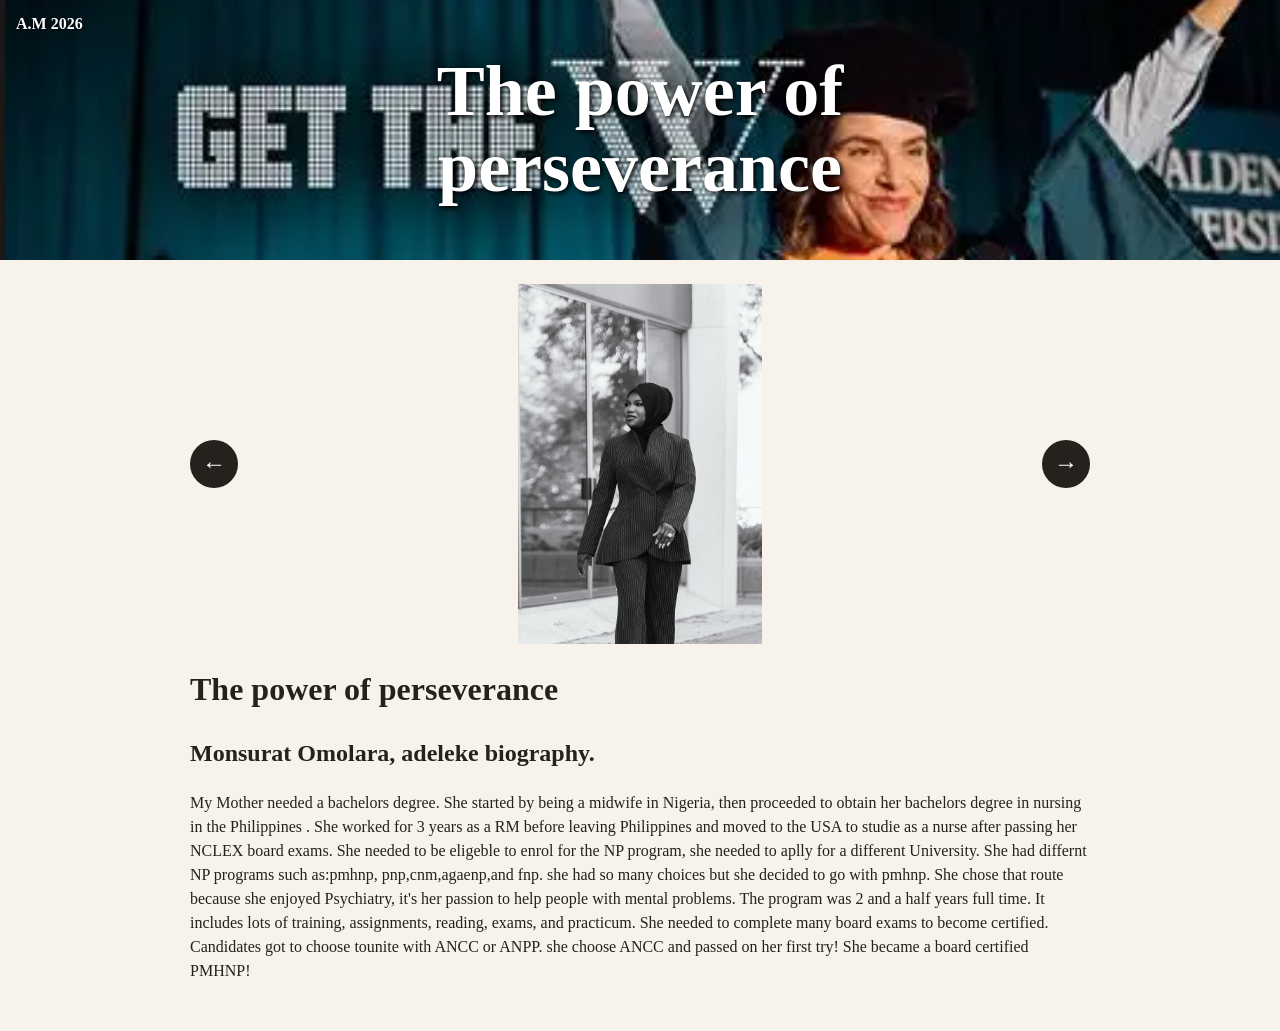
==== index.html @ 64e1a506 "g" ====
<!DOCTYPE html>
<html lang="en">
<head>
    <meta charset="UTF-8">
    <meta name="viewport" content="width=device-width, initial-scale=1.0">
    <title>A.M 2026</title>
    <link rel="stylesheet" href="style.css">
</head>
<body>
    <header class="site-header">
        <img src="Get the W.png" alt="The power of perseverance">
        <a class="site-logo" href="index.html" aria-label="A.M 2026 home">A.M 2026</a>
        <h1 class="header-title">The power of<br>perseverance</h1>
    </header>
    <section class="slideshow" aria-label="Photos from Monsurat Omolara's story">
        <button class="slide-arrow previous" type="button" aria-label="Previous image">&#8592;</button>
        <div class="slides">
            <img class="slide active" src="Black and white.jpg" alt="">
            <img class="slide" src="family.jpg" alt="">
            <img class="slide" src="heel.jpg" alt="">
            <img class="slide" src="hello.jpg" alt="">
            <img class="slide" src="flower.jpg" alt="">
        </div>
        <button class="slide-arrow next" type="button" aria-label="Next image">&#8594;</button>
    </section>
    <h1>The power of perseverance</h1>
    <h2>Monsurat Omolara, adeleke biography.</h2>
    <h3>My Mother needed a bachelors degree. She started by being a midwife in Nigeria, then proceeded to obtain her bachelors degree in  nursing in the Philippines . She worked for 3 years as a RM before leaving Philippines and moved to the USA to studie as a nurse after passing her NCLEX board exams. She needed to be eligeble to enrol for the NP program, she needed to aplly for a different University. She had differnt NP programs such as:pmhnp, pnp,cnm,agaenp,and fnp. she had so many choices  but she decided to go with pmhnp. She chose that route because she enjoyed Psychiatry, it's her passion to help people with mental problems. The program was 2 and a half years full time. It includes lots of training, assignments, reading, exams, and practicum. She needed to complete many board exams to become certified. Candidates got to choose tounite with ANCC or ANPP. she choose ANCC and passed on her first try! She became a board certified PMHNP!
    </h3>
    <script>
        const slides = document.querySelectorAll('.slide');
        const previousButton = document.querySelector('.previous');
        const nextButton = document.querySelector('.next');
        let currentSlide = 0;

        function showSlide(index) {
            currentSlide = (index + slides.length) % slides.length;
            slides.forEach((slide, slideIndex) => {
                slide.classList.toggle('active', slideIndex === currentSlide);
            });
        }

        previousButton.addEventListener('click', () => showSlide(currentSlide - 1));
        nextButton.addEventListener('click', () => showSlide(currentSlide + 1));
    </script>

    
    

    


    
    
</body>
</html>
---- style.css ----
* {
	box-sizing: border-box;
}

body {
	margin: 0;
	padding: 2rem 1rem;
	color: #25211c;
	background: #f7f3ea;
	font-family: Georgia, serif;
	line-height: 1.5;
}

.site-header {
	position: relative;
	width: calc(100% + 2rem);
	margin: -2rem 0 1.5rem -1rem;
	background: #25211c;
}

.site-header > img {
	display: block;
	width: 100%;
	height: 260px;
	object-fit: cover;
}

.site-logo {
	position: absolute;
	top: 0.75rem;
	left: 1rem;
	color: #fff;
	text-shadow: 0 1px 3px #000;
	font-size: 1rem;
	font-weight: bold;
	text-decoration: none;
}

.header-title {
	position: absolute;
	top: 50%;
	left: 50%;
	width: auto;
	margin: 0;
	transform: translate(-50%, -50%);
	color: #fff;
	font-size: clamp(2rem, 6vw, 4.5rem);
	line-height: 1.05;
	text-align: center;
	text-shadow: 2px 2px 5px #000;
}

.slideshow {
	display: flex;
	align-items: center;
	gap: 1rem;
	width: min(100%, 900px);
	min-height: 360px;
	margin: 0 auto;
}

.slides {
	display: flex;
	align-items: center;
	justify-content: center;
	width: 100%;
	height: 360px;
	overflow: hidden;
}

.slide {
	display: none;
	width: 70%;
	max-width: 70%;
	max-height: 100%;
	object-fit: contain;
}

.slide.active {
	display: block;
}

.slide-arrow {
	flex: 0 0 3rem;
	width: 3rem;
	height: 3rem;
	border: 0;
	border-radius: 50%;
	color: #fff;
	background: #25211c;
	font-size: 1.5rem;
	cursor: pointer;
}

.slide-arrow:hover,
.slide-arrow:focus-visible {
	background: #9a5b39;
}

.slide-dots {
	display: flex;
	justify-content: center;
	gap: 0.5rem;
	margin: 0.75rem auto 2rem;
}

.slide-dot {
	width: 0.7rem;
	height: 0.7rem;
	padding: 0;
	border: 0;
	border-radius: 50%;
	background: #c8b9a7;
	cursor: pointer;
}

.slide-dot.active,
.slide-dot:hover,
.slide-dot:focus-visible {
	background: #9a5b39;
}

h1,
h2,
h3 {
	width: min(100%, 900px);
	margin-right: auto;
	margin-left: auto;
}

h3 {
	font-size: 1rem;
	font-weight: normal;
}

@media (max-width: 600px) {
	.site-header > img {
		height: 180px;
	}

	.slideshow {
		gap: 0.5rem;
		min-height: 240px;
	}

	.slides {
		height: 240px;
	}

	.slide-arrow {
		flex-basis: 2.5rem;
		width: 2.5rem;
		height: 2.5rem;
	}
}
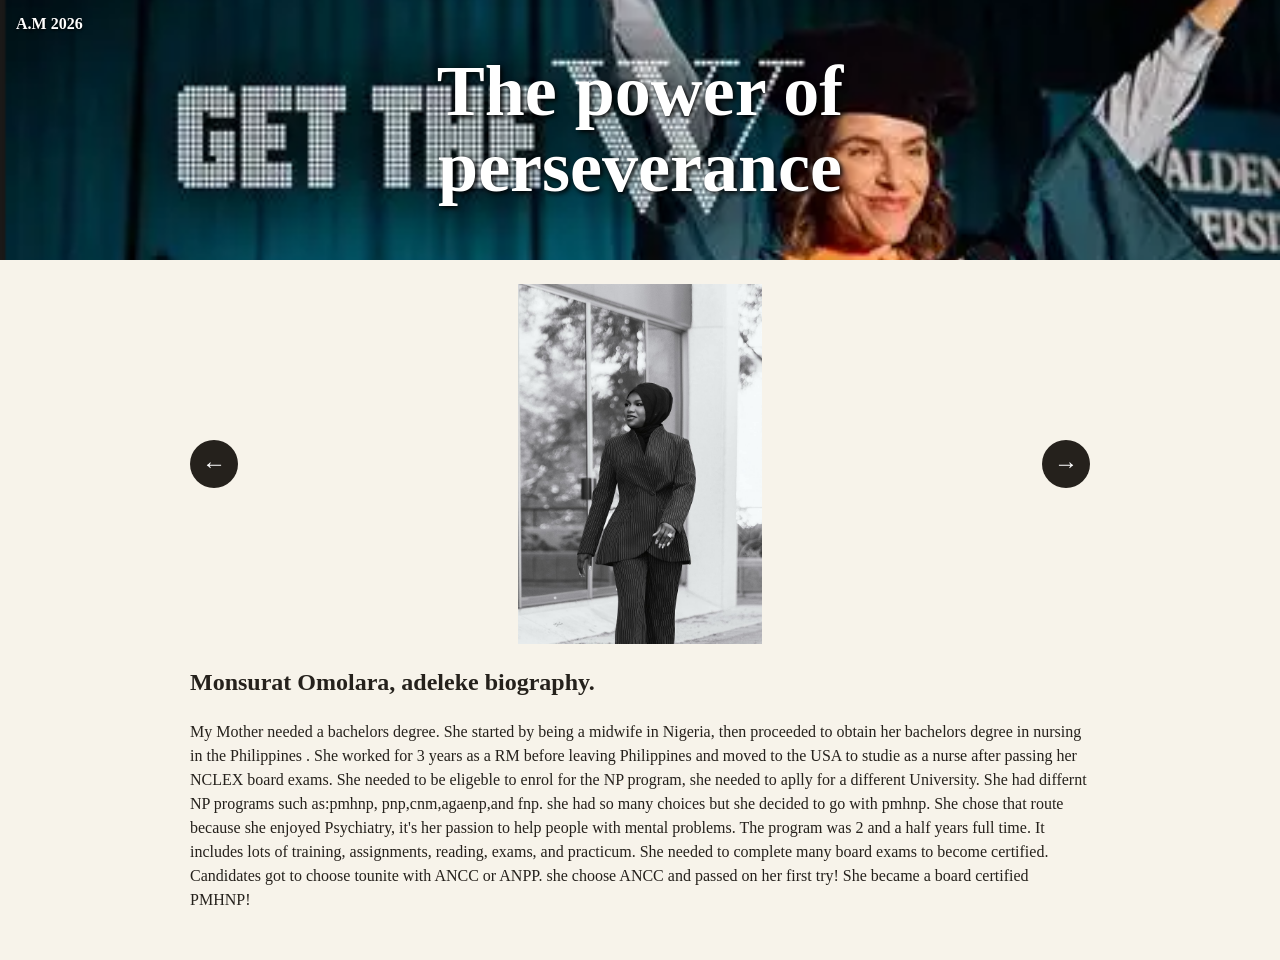
==== commit 0cb286f6: "vjbh" ====
--- a/index.html
+++ b/index.html
@@ -4,7 +4,7 @@
     <meta charset="UTF-8">
     <meta name="viewport" content="width=device-width, initial-scale=1.0">
     <title>A.M 2026</title>
-    <link rel="stylesheet" href="style.css">
+    <link rel="stylesheet" href="style.css?v=20260904">
 </head>
 <body>
     <header class="site-header">
@@ -23,7 +23,6 @@
         </div>
         <button class="slide-arrow next" type="button" aria-label="Next image">&#8594;</button>
     </section>
-    <h1>The power of perseverance</h1>
     <h2>Monsurat Omolara, adeleke biography.</h2>
     <h3>My Mother needed a bachelors degree. She started by being a midwife in Nigeria, then proceeded to obtain her bachelors degree in  nursing in the Philippines . She worked for 3 years as a RM before leaving Philippines and moved to the USA to studie as a nurse after passing her NCLEX board exams. She needed to be eligeble to enrol for the NP program, she needed to aplly for a different University. She had differnt NP programs such as:pmhnp, pnp,cnm,agaenp,and fnp. she had so many choices  but she decided to go with pmhnp. She chose that route because she enjoyed Psychiatry, it's her passion to help people with mental problems. The program was 2 and a half years full time. It includes lots of training, assignments, reading, exams, and practicum. She needed to complete many board exams to become certified. Candidates got to choose tounite with ANCC or ANPP. she choose ANCC and passed on her first try! She became a board certified PMHNP!
     </h3>
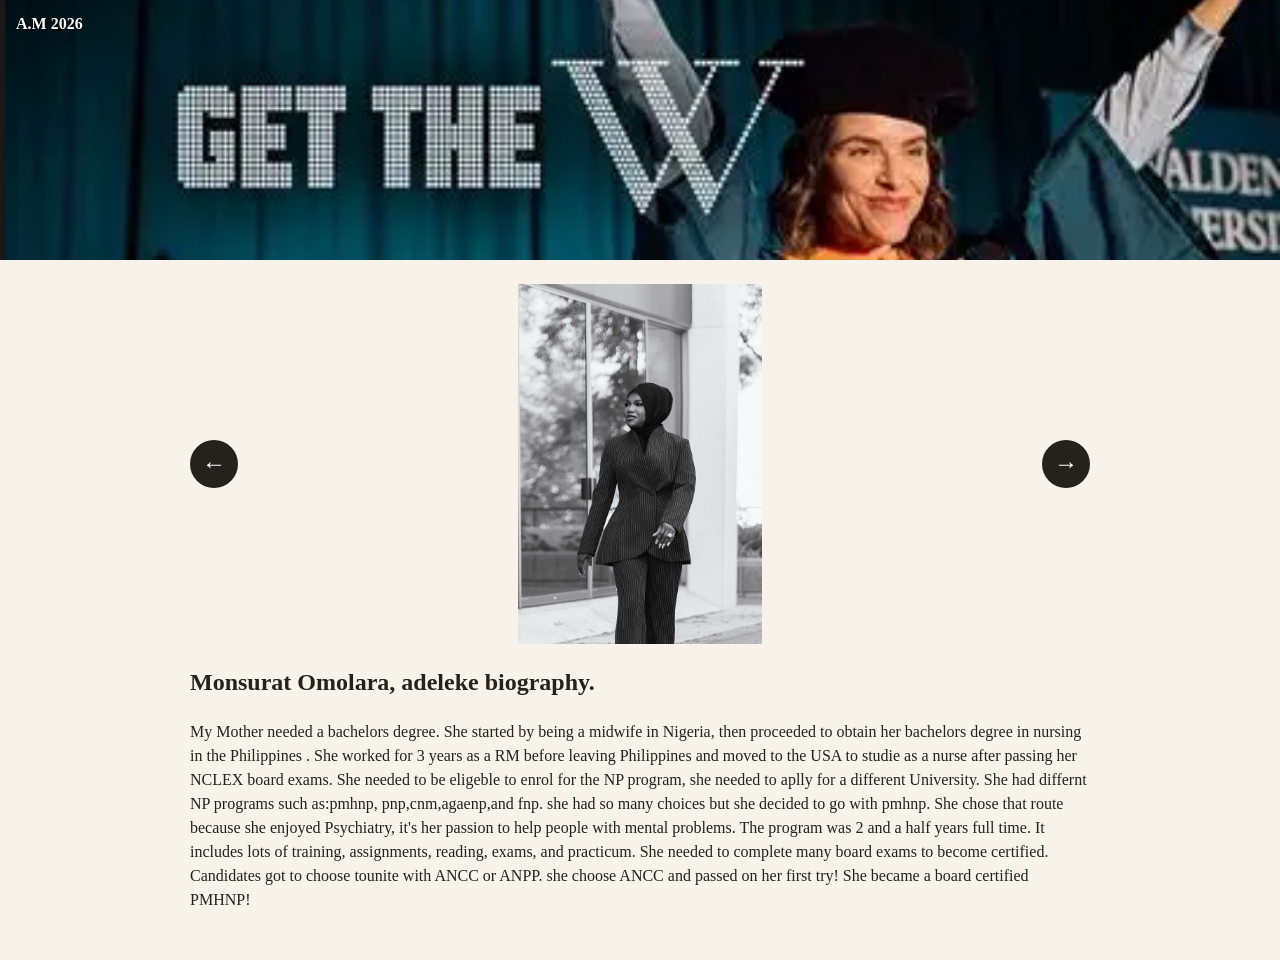
==== commit 6ab854c8: "dfb" ====
--- a/index.html
+++ b/index.html
@@ -8,9 +8,8 @@
 </head>
 <body>
     <header class="site-header">
-        <img src="Get the W.png" alt="The power of perseverance">
+        <img src="Get the W.png" alt="">
         <a class="site-logo" href="index.html" aria-label="A.M 2026 home">A.M 2026</a>
-        <h1 class="header-title">The power of<br>perseverance</h1>
     </header>
     <section class="slideshow" aria-label="Photos from Monsurat Omolara's story">
         <button class="slide-arrow previous" type="button" aria-label="Previous image">&#8592;</button>
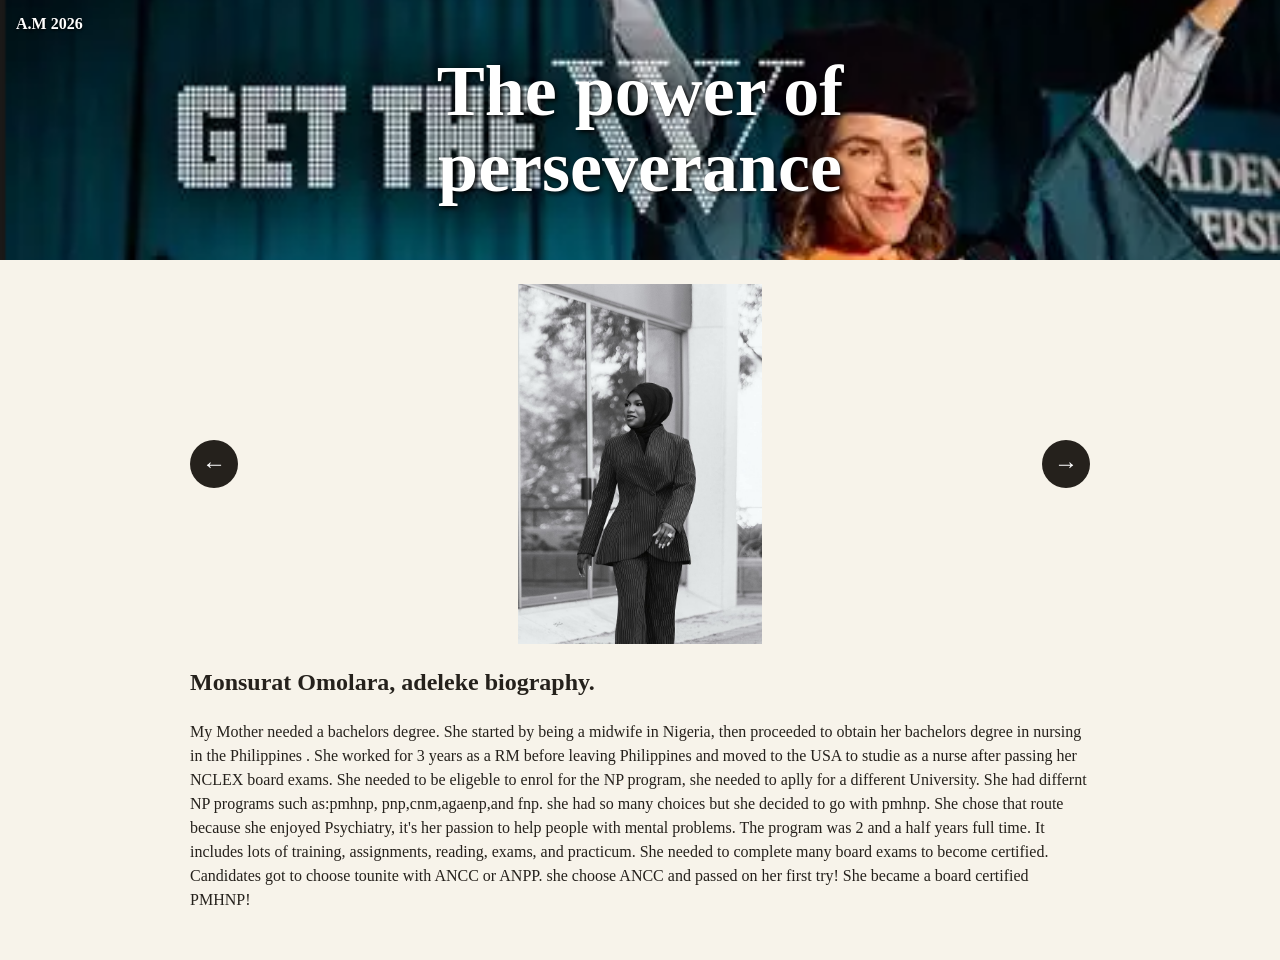
==== commit 296c9578: "gkj" ====
--- a/index.html
+++ b/index.html
@@ -8,8 +8,9 @@
 </head>
 <body>
     <header class="site-header">
-        <img src="Get the W.png" alt="">
+        <img src="Get the W.png" alt="The power of perseverance">
         <a class="site-logo" href="index.html" aria-label="A.M 2026 home">A.M 2026</a>
+        <h1 class="header-title">The power of<br>perseverance</h1>
     </header>
     <section class="slideshow" aria-label="Photos from Monsurat Omolara's story">
         <button class="slide-arrow previous" type="button" aria-label="Previous image">&#8592;</button>
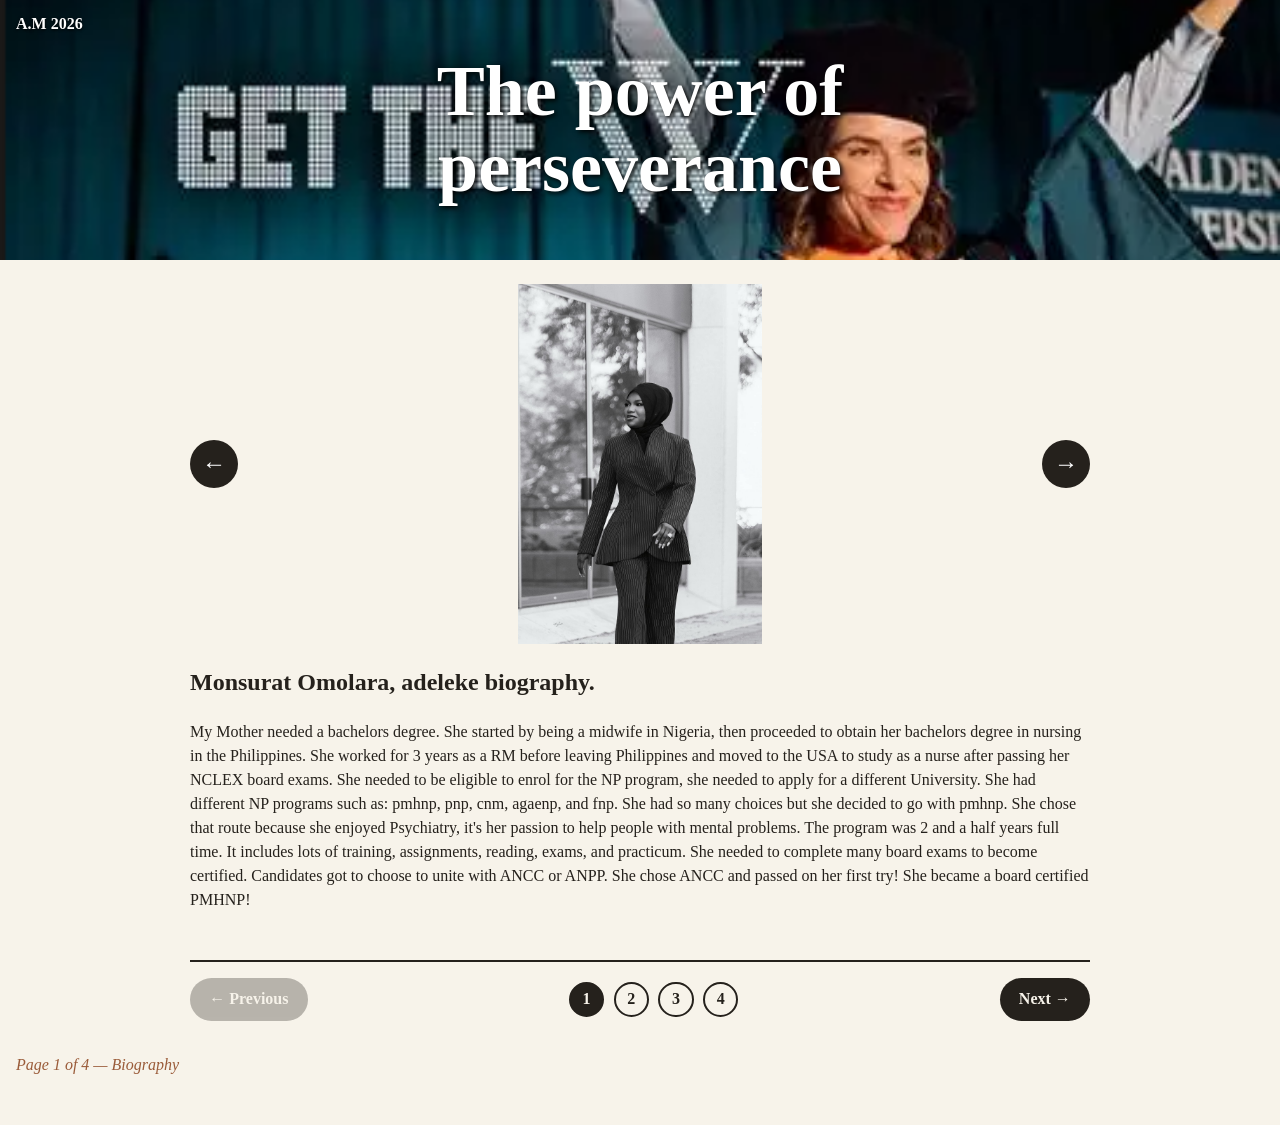
==== commit f235e684: "gk" ====
--- a/index.html
+++ b/index.html
@@ -4,28 +4,47 @@
     <meta charset="UTF-8">
     <meta name="viewport" content="width=device-width, initial-scale=1.0">
     <title>A.M 2026</title>
-    <link rel="stylesheet" href="style.css?v=20260904">
+    <link rel="stylesheet" href="style.css">
 </head>
 <body>
+
     <header class="site-header">
-        <img src="Get the W.png" alt="The power of perseverance">
-        <a class="site-logo" href="index.html" aria-label="A.M 2026 home">A.M 2026</a>
+        <img src="Get the W.png" alt="Graduation banner">
+        <a class="site-logo" href="index.html">A.M 2026</a>
         <h1 class="header-title">The power of<br>perseverance</h1>
     </header>
+
     <section class="slideshow" aria-label="Photos from Monsurat Omolara's story">
         <button class="slide-arrow previous" type="button" aria-label="Previous image">&#8592;</button>
         <div class="slides">
-            <img class="slide active" src="Black and white.jpg" alt="">
-            <img class="slide" src="family.jpg" alt="">
-            <img class="slide" src="heel.jpg" alt="">
-            <img class="slide" src="hello.jpg" alt="">
-            <img class="slide" src="flower.jpg" alt="">
+            <img class="slide active" src="Black and white.jpg" alt="Slide 1">
+            <img class="slide" src="family.jpg" alt="Slide 2">
+            <img class="slide" src="heel.jpg" alt="Slide 3">
+            <img class="slide" src="hello.jpg" alt="Slide 4">
+            <img class="slide" src="flower.jpg" alt="Slide 5">
         </div>
         <button class="slide-arrow next" type="button" aria-label="Next image">&#8594;</button>
     </section>
-    <h2>Monsurat Omolara, adeleke biography.</h2>
-    <h3>My Mother needed a bachelors degree. She started by being a midwife in Nigeria, then proceeded to obtain her bachelors degree in  nursing in the Philippines . She worked for 3 years as a RM before leaving Philippines and moved to the USA to studie as a nurse after passing her NCLEX board exams. She needed to be eligeble to enrol for the NP program, she needed to aplly for a different University. She had differnt NP programs such as:pmhnp, pnp,cnm,agaenp,and fnp. she had so many choices  but she decided to go with pmhnp. She chose that route because she enjoyed Psychiatry, it's her passion to help people with mental problems. The program was 2 and a half years full time. It includes lots of training, assignments, reading, exams, and practicum. She needed to complete many board exams to become certified. Candidates got to choose tounite with ANCC or ANPP. she choose ANCC and passed on her first try! She became a board certified PMHNP!
-    </h3>
+
+    <main>
+        <h2>Monsurat Omolara, adeleke biography.</h2>
+        <h3>
+            My Mother needed a bachelors degree. She started by being a midwife in Nigeria, then proceeded to obtain her bachelors degree in nursing in the Philippines. She worked for 3 years as a RM before leaving Philippines and moved to the USA to study as a nurse after passing her NCLEX board exams. She needed to be eligible to enrol for the NP program, she needed to apply for a different University. She had different NP programs such as: pmhnp, pnp, cnm, agaenp, and fnp. She had so many choices but she decided to go with pmhnp. She chose that route because she enjoyed Psychiatry, it's her passion to help people with mental problems. The program was 2 and a half years full time. It includes lots of training, assignments, reading, exams, and practicum. She needed to complete many board exams to become certified. Candidates got to choose to unite with ANCC or ANPP. She chose ANCC and passed on her first try! She became a board certified PMHNP!
+        </h3>
+    </main>
+
+    <nav class="page-nav" aria-label="Page navigation">
+        <span class="page-btn disabled">← Previous</span>
+        <div class="page-dots">
+            <a href="index.html" class="active" aria-current="page">1</a>
+            <a href="hobbies.html">2</a>
+            <a href="family.html">3</a>
+            <a href="tribute.html">4</a>
+        </div>
+        <a class="page-btn next" href="hobbies.html">Next →</a>
+    </nav>
+    <p class="page-label">Page 1 of 4 — Biography</p>
+
     <script>
         const slides = document.querySelectorAll('.slide');
         const previousButton = document.querySelector('.previous');
@@ -43,13 +62,5 @@
         nextButton.addEventListener('click', () => showSlide(currentSlide + 1));
     </script>
 
-    
-    
-
-    
-
-
-    
-    
 </body>
 </html>
--- a/style.css
+++ b/style.css
@@ -153,3 +153,63 @@
 		height: 2.5rem;
 	}
 }
+
+.page-nav {
+  width: min(100%, 900px);
+  margin: 3rem auto 1rem;
+  display: flex;
+  justify-content: space-between;
+  align-items: center;
+  gap: 1rem;
+  padding: 1rem 0;
+  border-top: 2px solid #25211c;
+  font-family: Georgia, serif;
+}
+
+.page-nav .page-btn {
+  background: #25211c;
+  color: #f7f3ea;
+  padding: 0.6rem 1.2rem;
+  border-radius: 999px;
+  text-decoration: none;
+  font-weight: bold;
+  transition: 0.2s;
+}
+
+.page-nav .page-btn:hover {
+  background: #9a5b39;
+  transform: translateY(-2px);
+}
+
+.page-nav .page-btn.disabled {
+  opacity: 0.3;
+  pointer-events: none;
+}
+
+.page-dots {
+  display: flex;
+  gap: 0.6rem;
+  align-items: center;
+}
+
+.page-dots a {
+  width: 2.2rem;
+  height: 2.2rem;
+  display: grid;
+  place-items: center;
+  border-radius: 50%;
+  border: 2px solid #25211c;
+  text-decoration: none;
+  color: #25211c;
+  font-weight: bold;
+}
+
+.page-dots a.active {
+  background: #25211c;
+  color: #f7f3ea;
+}
+
+.page-label {
+  font-style: italic;
+  color: #9a5b39;
+}
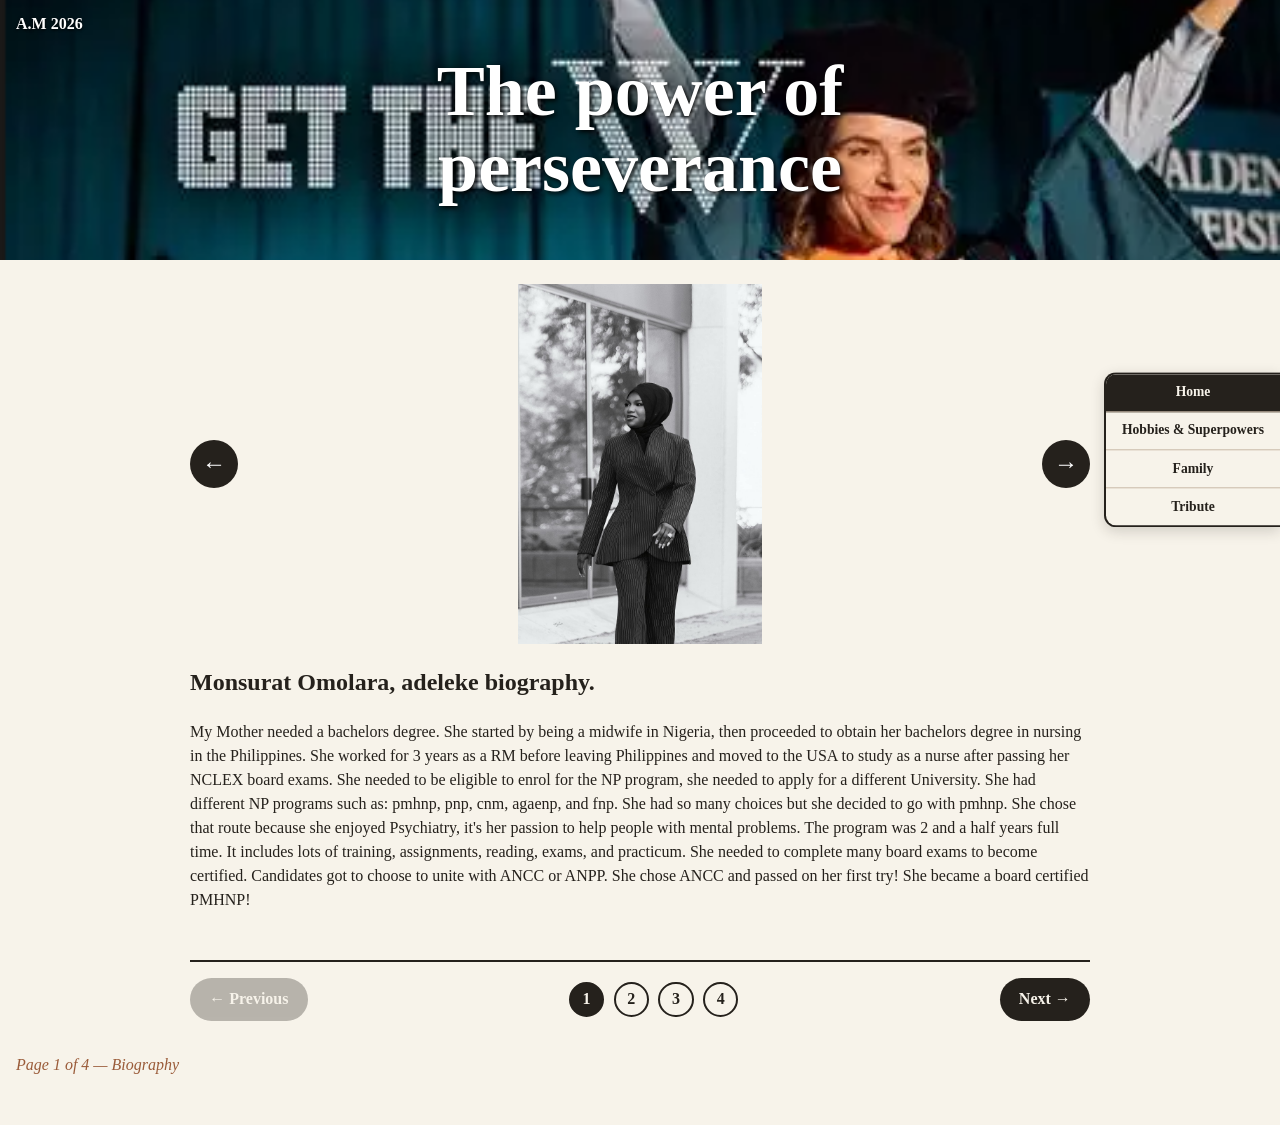
==== commit 3fa34046: "bio" ====
--- a/index.html
+++ b/index.html
@@ -7,6 +7,13 @@
     <link rel="stylesheet" href="style.css">
 </head>
 <body>
+
+    <nav class="edge-nav" aria-label="All pages">
+        <a class="active" href="index.html" aria-current="page">Home</a>
+        <a href="hobbies.html">Hobbies &amp; Superpowers</a>
+        <a href="family.html">Family</a>
+        <a href="tribute.html">Tribute</a>
+    </nav>
 
     <header class="site-header">
         <img src="Get the W.png" alt="Graduation banner">
--- a/style.css
+++ b/style.css
@@ -9,6 +9,46 @@
 	background: #f7f3ea;
 	font-family: Georgia, serif;
 	line-height: 1.5;
+}
+
+.edge-nav {
+	position: fixed;
+	top: 50%;
+	right: 0;
+	z-index: 10;
+	display: flex;
+	flex-direction: column;
+	width: 11rem;
+	transform: translateY(-50%);
+	border: 2px solid #25211c;
+	border-right: 0;
+	border-radius: 12px 0 0 12px;
+	overflow: hidden;
+	background: #f7f3ea;
+	box-shadow: 0 4px 14px rgba(37, 33, 28, 0.18);
+}
+
+.edge-nav a {
+	padding: 0.65rem 0.75rem;
+	border-bottom: 1px solid #c8b9a7;
+	color: #25211c;
+	font-size: 0.85rem;
+	font-weight: bold;
+	line-height: 1.2;
+	text-align: center;
+	text-decoration: none;
+	transition: background 0.2s, color 0.2s;
+}
+
+.edge-nav a:last-child {
+	border-bottom: 0;
+}
+
+.edge-nav a:hover,
+.edge-nav a:focus-visible,
+.edge-nav a.active {
+	background: #25211c;
+	color: #f7f3ea;
 }
 
 .site-header {
@@ -133,7 +173,88 @@
 	font-weight: normal;
 }
 
+.feature-card {
+	width: min(100%, 900px);
+	margin: 0 auto 2rem;
+	display: grid;
+	grid-template-columns: 1.2fr 1fr;
+	gap: 1.5rem;
+	align-items: center;
+	padding: 1rem;
+	background: #fffaf3;
+	border: 2px solid #e3d3bc;
+	border-radius: 20px;
+	box-shadow: 0 5px 15px rgba(37, 33, 28, 0.06);
+}
+
+.feature-card img {
+	display: block;
+	width: 100%;
+	height: 260px;
+	object-fit: cover;
+	border-radius: 16px;
+}
+
+.feature-copy h2 {
+	margin-bottom: 0.5rem;
+}
+
+.photo-grid {
+	width: min(100%, 900px);
+	margin: 0 auto 2rem;
+	display: grid;
+	grid-template-columns: repeat(3, minmax(0, 1fr));
+	gap: 1rem;
+}
+
+.photo-card {
+	margin: 0;
+	padding: 0.75rem;
+	background: #fffaf3;
+	border: 2px solid #e3d3bc;
+	border-radius: 16px;
+	text-align: center;
+}
+
+.photo-card img {
+	display: block;
+	width: 100%;
+	height: 220px;
+	object-fit: cover;
+	border-radius: 12px;
+}
+
+.photo-card figcaption {
+	margin-top: 0.7rem;
+	font-weight: bold;
+	color: #25211c;
+}
+
 @media (max-width: 600px) {
+	.edge-nav {
+		top: auto;
+		right: 0.5rem;
+		bottom: 0.5rem;
+		left: 0.5rem;
+		flex-direction: row;
+		width: auto;
+		transform: none;
+		border: 2px solid #25211c;
+		border-radius: 12px;
+	}
+
+	.edge-nav a {
+		flex: 1;
+		padding: 0.55rem 0.35rem;
+		border-right: 1px solid #c8b9a7;
+		border-bottom: 0;
+		font-size: 0.7rem;
+	}
+
+	.edge-nav a:last-child {
+		border-right: 0;
+	}
+
 	.site-header > img {
 		height: 180px;
 	}
@@ -151,6 +272,14 @@
 		flex-basis: 2.5rem;
 		width: 2.5rem;
 		height: 2.5rem;
+	}
+
+	.feature-card {
+		grid-template-columns: 1fr;
+	}
+
+	.photo-grid {
+		grid-template-columns: 1fr;
 	}
 }
 
